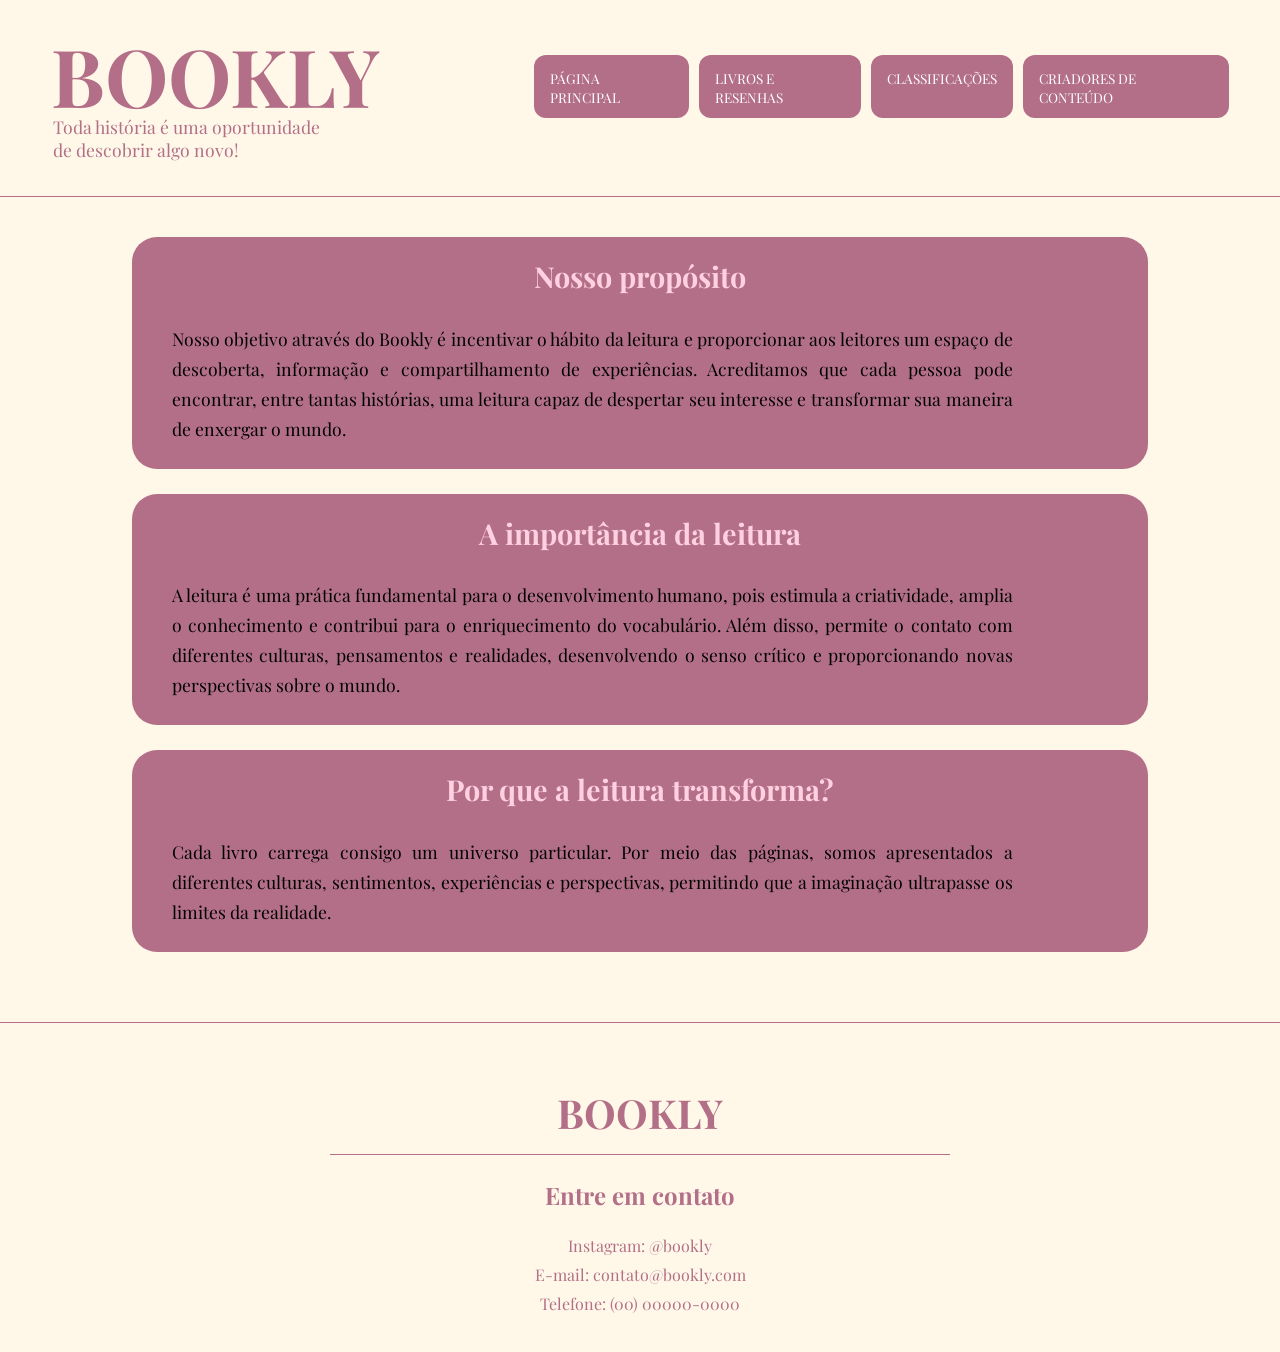
==== index.html @ 65b3c9a5 "mudancadenomedoarquivoprincipal" ====
<DOCTYPE! html>
    <html lang="pt-br">

    <head>
        <meta charset="UTF-8">
        <title>Principal</title>
        <link rel="stylesheet" type="text/css" href="livros.css">
        <link rel="preconnect" href="https://fonts.googleapis.com">
        <link rel="preconnect" href="https://fonts.gstatic.com" crossorigin>
        <link href="https://fonts.googleapis.com/css2?family=Lora:ital,wght@0,400..700;1,400..700&family=Playfair+Display:ital,wght@0,400..900;1,400..900&display=swap" rel="stylesheet">

    </head>

    <body>
        <header id="inicio">
            <div class="logo">
            <h1>BOOKLY</h1>
            <p>Toda história é uma oportunidade de descobrir algo novo!</p>
            </div>
            <nav id="menu">
                <ol>
                    <li><a href="principal.html">Página principal</a></li>
                    <li><a href="resenhas.html">Livros e resenhas</a></li>
                    <li><a href="classificoes.html">Classificações</a></li>
                    <li><a href="criadores.html">Criadores de conteúdo</a></li>
                </ol>
            </nav>
        </header>
        <article id="corpo">
        <div class="card">
           <h2> Nosso propósito </h2> 
           <p>Nosso objetivo através do Bookly é incentivar o hábito da leitura e proporcionar aos leitores um espaço de descoberta, informação
             e compartilhamento de experiências. Acreditamos que cada pessoa pode encontrar, entre tantas histórias,
             uma leitura capaz de despertar seu interesse e transformar sua maneira de enxergar o mundo.</p>
             </div>

             <div class="card">
            <h2>A importância da leitura</h2> 
                <p>A leitura é uma prática fundamental para o desenvolvimento humano, pois estimula a criatividade, 
                amplia o conhecimento e contribui para o enriquecimento do vocabulário. Além disso, permite o contato 
                com diferentes culturas, pensamentos e realidades, desenvolvendo o senso crítico e proporcionando novas
                 perspectivas sobre o mundo.</p>
                 </div>

                 <div class="card">
                <h2>Por que a leitura transforma? </h2>
                <p>Cada livro carrega consigo um universo particular. Por meio das páginas, somos apresentados a diferentes culturas,
                 sentimentos, experiências e perspectivas, permitindo que a imaginação ultrapasse os limites da realidade.</p>
                 </div>
    
        </article>
        <footer id="contato">
            <h2> BOOKLY</h2>
            <hr>
            
            <h3>Entre em contato</h3>
            <p>Instagram: @bookly</p>
            <p>E-mail: contato@bookly.com</p>
            <p>Telefone: (00) 00000-0000</p>
            
            

        </footer>
    </body>

    </html>
---- livros.css ----
@charset "UTF-8";

/* CONFIGURAÇÕES GERAIS: PRINCIPAL */
body {
    background-color: #FFF8E9;
    font-family: 'Playfair Display', serif;
    margin: 0;
}

/* CABEÇALHO */
header#inicio {
    display: flex;
    justify-content: space-between;
    align-items: center;
    padding: 35px 4%;
    border-bottom: solid 1px #B36F87;
}

/* LOGOTIPO */
.logo {
    margin: 0;
    padding: 0;
    text-align: left;
}

.logo h1 {
    font-size: 500%;
    font-family: 'Playfair Display', serif;
    color: #B36F87;
    margin: 0;
    padding: 0;
    line-height: 1;
}

/* FRASE ABAIXO DO LOGOTIPO */
.logo p {
    font-size: 110%;
    color: #B36F87;
    margin: 0;
    padding-left: 26px;
    text-align: left;

}

/* MENU */
nav#menu ol {
    list-style: none;
    display: flex;
    gap: 10px;
    margin: 0;
    padding: 0;
}

/* BOTÕES DO MENU */
nav#menu li {
    background-color: #B36F87;
    border-radius: 12px;
    padding: 12px 16px;
    transition: 0.3s;
}

/* ESCRITA DO MENU */
nav#menu a {
    text-decoration: none;
    color: white;
    text-transform: uppercase;
    font-size: 85%;
}

/* EFEITO HOVER */
nav#menu li:hover {
    background-color: #E8A9BC;
    transform: scale(1.05);
}

nav#menu li:hover a {
    color: #713047;
}

nav#menu {
    transform: translateY(-12px);
}

/* CORPO PRINCIPAL */
article#corpo {
    display: flex;
    flex-direction: column;
    align-items: center;
    gap: 25px;
    padding: 40px 20px;
}

/* CARTÕES */
.card {
    background-color: #B36F87;
    width: 82%;
    padding: 20px 30px;
    border-radius: 25px;
    text-align: center;
    transition: 0.4s;
    box-sizing: border-box;
}

/* TÍTULOS DOS CARTÕES */
.card h2 {
    color: #FFD1E0;
    font-size: 180%;
    margin-top: 0;
}

/* TEXTOS DOS CARTÕES */
.card p {
    color: #000000;
    font-size: 110%;
    line-height: 1.7;
    text-align: justify;
    width: 90%;
    margin: 5px 0;
    padding: 0 10px;
    box-sizing: border-box;
}

/* EFEITO HOVER */
.card:hover {
    transform: scale(1.03);
    box-shadow: 0 5px 15px rgba(0, 0, 0, 0.15);
}

/* RODAPÉ */
footer#contato {
    text-align: center;
    padding: 30px 20px;
    color: #B36F87;
    border-top: 1px solid #B36F87;
    margin-top: 30px;
}

/* NOME BOOKLY */
footer#contato h2 {
    font-size: 250%;
    color: #B36F87;
    margin-bottom: 10px;
}

/* LINHA DIVISÓRIA */
footer#contato hr {
    width: 50%;
    border: none;
    border-top: 1px solid #B36F87;
    margin: 15px auto;
}

/* TÍTULO CONTATO */
footer#contato h3 {
    color: #B36F87;
    font-size: 150%;
}

/* INFORMAÇÕES DE CONTATO */
footer#contato p {
    color: #B36F87;
    margin: 8px;
    font-size: 100%;
}



/*RESENHAS*/
div.resenha h3 {
    font-size: 200%;
    text-align: center;
    color: #B36F87;
    text-shadow: 0 5px 15px #898168;
}

div {
    padding-top: 4%;
    padding-bottom: 4%;
}

div p,
div img {
    display: inline-block;
    vertical-align: top;
    width: 60%;
    font-size: 120%;
    position: relative;
    text-align: justify;
}

div img {
    position: absolute;
    width: 14%;
    left: 18%;
    border-radius: 2%;
    transition: 1s;
    box-shadow: 0 5px 15px rgba(0, 0, 0, 0.15);
}
div img:hover{
    transform: scale(1.03);
    box-shadow: 0 5px 20px rgba(0, 0, 0, 0.15);
}
div p {
    right: 5%;
    width: 60%;
    font-size: 120%;
    padding-left: 38%;
}

/*AMOR E GELATO*/
div.amoregelato img {
    top: 83%
}
div.amoregelato{
    background-color: #f8efd2;
    width: 82%;
    padding: 20px 30px;
    border-radius: 25px;
    text-align: center;
    transition: 0.4s;
    box-sizing: border-box;
    z-index:2;
    margin-top:4%;
    margin-bottom:4%;
    margin-left:10%;
}
div.amoregelato:hover{
    box-shadow: 0 5px 15px rgba(0, 0, 0, 0.15);
}

/*A SELEÇÃO*/
div.aselecao img {
    top: 156%;
    z-index: 10;
}
div.aselecao{
    background-color: #f8efd2;
    width: 82%;
    padding: 20px 30px;
    border-radius: 25px;
    text-align: center;
    transition: 0.4s;
    box-sizing: border-box;
    z-index:2;
    margin-top:4%;
    margin-bottom:4%;
    margin-left:10%;
}
div.aselecao:hover{
    box-shadow: 0 5px 15px rgba(0, 0, 0, 0.15);
}

/*MELHOR DO QUE NOS FILMES*/
div.melhorfilmes img {
    top: 228%;
}
div.melhorfilmes{
    background-color: #f8efd2;
    width: 82%;
    padding: 20px 30px;
    border-radius: 25px;
    text-align: center;
    transition: 0.4s;
    box-sizing: border-box;
    z-index:2;
    margin-top:4%;
    margin-bottom:4%;
    margin-left:10%;
}
div.melhorfilmes:hover{
    box-shadow: 0 5px 15px rgba(0, 0, 0, 0.15);
}

/*PATINANDO NO AMOR*/
div.patinando img {
    top: 294%;
}
div.patinando{
    background-color: #f8efd2;
    width: 82%;
    padding: 20px 30px;
    border-radius: 25px;
    text-align: center;
    transition: 0.4s;
    box-sizing: border-box;
    z-index:2;
    margin-top:4%;
    margin-bottom:4%;
    margin-left:10%;
}
div.patinando:hover{
    box-shadow: 0 5px 15px rgba(0, 0, 0, 0.15);
}

/*EU E ESSE MEU CORAÇÃO*/
div.essemeucoracao img {
    top: 363%;
}
div.essemeucoracao{
    background-color: #f8efd2;
    width: 82%;
    padding: 20px 30px;
    border-radius: 25px;
    text-align: center;
    transition: 0.4s;
    box-sizing: border-box;
    z-index:2;
    margin-top:4%;
    margin-bottom:4%;
    margin-left:10%;
}
div.essemeucoracao:hover{
    box-shadow: 0 5px 15px rgba(0, 0, 0, 0.15);
}

/*DIVINOS RIVAIS*/
div.dr img {
    top: 427%;
}
div.dr{
    background-color: #f8efd2;
    width: 82%;
    padding: 20px 30px;
    border-radius: 25px;
    text-align: center;
    transition: 0.4s;
    box-sizing: border-box;
    z-index:2;
    margin-top:4%;
    margin-bottom:4%;
    margin-left:10%;
}
div.dr:hover{
    box-shadow: 0 5px 15px rgba(0, 0, 0, 0.15);
}

/*A HIPÓTESE DO AMOR*/
div.ahipotesedoamor img {
    top: 500%;
}
div.ahipotesedoamor{
    background-color: #f8efd2;
    width: 82%;
    padding: 20px 30px;
    border-radius: 25px;
    text-align: center;
    transition: 0.4s;
    box-sizing: border-box;
    z-index:2;
    margin-top:4%;
    margin-bottom:4%;
    margin-left:10%;
}
div.ahipotesodoamor:hover{
    box-shadow: 0 5px 15px rgba(0, 0, 0, 0.15);
}

/*É ASSIM QUE ACABA*/
div.eassimqueacaba img {
    top: 563%;
}
div.eassimqueacaba{
    background-color: #f8efd2;
    width: 82%;
    padding: 20px 30px;
    border-radius: 25px;
    text-align: center;
    transition: 0.4s;
    box-sizing: border-box;
    z-index:2;
    margin-top:4%;
    margin-bottom:4%;
    margin-left:10%;
}
div.eassimqueacaba:hover{
    box-shadow: 0 5px 15px rgba(0, 0, 0, 0.15);
}
/*A RAZÃO DO AMOR*/
div.arazaodoamor img {
    top: 625%;
}
div.arazaodoamor{
    background-color: #f8efd2;
    width: 82%;
    padding: 20px 30px;
    border-radius: 25px;
    text-align: center;
    transition: 0.4s;
    box-sizing: border-box;
    z-index:2;
    margin-top:4%;
    margin-bottom:4%;
    margin-left:10%;
}
div.arazaodoamor:hover{
    box-shadow: 0 5px 15px rgba(0, 0, 0, 0.15);
}

/*TODAS AS SUAS IMPERFEIÇÕES*/
div.todasassuasimperfeicoes img {
    top: 690%;
}
div.todasassuasimperfeicoes{
    background-color: #f8efd2;
    width: 82%;
    padding: 20px 30px;
    border-radius: 25px;
    text-align: center;
    transition: 0.4s;
    box-sizing: border-box;
    z-index:2;
    margin-top:4%;
    margin-bottom:4%;
    margin-left:10%;
}
div.todasassuasimperfeicoes:hover{
    box-shadow: 0 5px 15px rgba(0, 0, 0, 0.15);
}


/*VIDEOS*/
div.video h3{
    text-align: center;
    color:#713047;
    font-size:230%;
    text-shadow: 0 5px 15px #898168;
}

div.video iframe,
div.video p {
    display: inline-block;
    vertical-align: top;
}

div.video iframe {
    width: 40%;
    padding-left: 2%;
    border-radius: 10%;
}

div.video p {
    width: 40%;
    font-size: 20pt;
    padding-left: 10%;
    right: 0;
}
/*BRUNA KRUG*/
div.bruna{
    background-color: #f8efd2;
    width: 90%;
    padding-bottom: 3%;
    padding-top: 0.5%;
    border-radius: 25px;
    text-align: center;
    transition: 0.4s;
    box-sizing: border-box;
    z-index:2;
    margin-top:4%;
    margin-bottom:4%;
    margin-left:5%;
}
div.bruna:hover{
    transform: scale(1.03);
    box-shadow: 0 5px 15px rgba(0, 0, 0, 0.15);
}
div.livre{
    background-color: #f8efd2;
    width: 90%;
    padding-bottom: 3%;
    padding-top: 0.5%;
    border-radius: 25px;
    text-align: center;
    transition: 0.4s;
    box-sizing: border-box;
    z-index:2;
    margin-top:4%;
    margin-bottom:4%;
    margin-left:5%;
}
div.livre:hover{
    transform: scale(1.03);
    box-shadow: 0 5px 15px rgba(0, 0, 0, 0.15);
}
div.capituts{
    background-color: #f8efd2;
    width: 90%;
    padding-bottom: 3%;
    padding-top: 0.5%;
    border-radius: 25px;
    text-align: center;
    transition: 0.4s;
    box-sizing: border-box;
    z-index:2;
    margin-top:4%;
    margin-bottom:4%;
    margin-left:5%;
}
div.capituts:hover{
    transform: scale(1.03);
    box-shadow: 0 5px 15px rgba(0, 0, 0, 0.15);
}
div.anacaru{
    background-color: #f8efd2;
    width: 90%;
    padding-bottom: 3%;
    padding-top: 0.5%;
    border-radius: 25px;
    text-align: center;
    transition: 0.4s;
    box-sizing: border-box;
    z-index:2;
    margin-top:4%;
    margin-bottom:4%;
    margin-left:5%;
}
div.anacaru:hover{
    transform: scale(1.03);
    box-shadow: 0 5px 15px rgba(0, 0, 0, 0.15);
}
/*CLASSIFICACOES*/

/* titulo e subtitulo */

.classificacoes > h2 {
    text-align: center;
    color: #A94F76;
    font-size: 34px;
    margin-bottom: 12px;
    font-weight: bold;
}

.classificacoes > h2::after {
    content: "";
    display: block;
    width: 85px;
    height: 4px;
    background-color: #EBD38C;
    border-radius: 10px;
    margin: 12px auto;
}

.classificacoes > .subtitulo {
    text-align: center;
    color: #946477;
    font-size: 18px;
    margin-bottom: 40px;
}



.livros-container {
    display: grid;
    grid-template-columns: repeat(2, 1fr);
    gap: 25px;
    padding: 20px;
}


/* cartao livros */

.card-livro {
    display: flex;
    align-items: center;
    gap: 22px;

    background-color: #FFF9F0;
    padding: 20px;
    border-radius: 16px;

    box-shadow: 0 4px 12px rgba(150, 90, 110, 0.10);

    transition: transform 0.3s ease,
                box-shadow 0.3s ease;
}

.card-livro:hover {
    transform: translateY(-5px);
    box-shadow: 0 7px 18px rgba(150, 90, 110, 0.17);
}


/* imagens e hover */

.imagem-livro {
    position: relative;
    flex: 0 0 145px;
    height: 215px;

    overflow: hidden;
    border-radius: 10px;
}

.imagem-livro img {
    position: absolute;
    top: 0;
    left: 0;

    width: 100%;
    height: 100%;

    object-fit: cover;
    object-position: center;

    transition: opacity 0.4s ease;
}

.imagem-livro .capa {
    opacity: 1;
    z-index: 2;
}

.imagem-livro .fanart {
    opacity: 0;
    z-index: 1;
}

.imagem-livro:hover .capa {
    opacity: 0;
}

.imagem-livro:hover .fanart {
    opacity: 1;
}


/* informaçoes livros */

.info-livro {
    flex: 1;
    min-width: 0;
}

.info-livro h3 {
    color: #A94F76;
    font-size: 20px;
    margin-bottom: 15px;

    transition: color 0.3s ease;
}

.info-livro h3:hover {
    color: #D17B9D;
}

.info-livro .avaliacao {
    display: flex;
    align-items: center;
    gap: 8px;
    margin-bottom: 15px;
}

.info-livro .estrelas {
    color: #DDB64E;
    font-size: 21px;
    letter-spacing: 1px;
}

.info-livro .nota {
    color: #A94F76;
    font-size: 15px;
    font-weight: bold;
}

.info-livro p {
    display: inline-block;
    background-color: #F8E8D0;
    color: #A94F76;

    padding: 7px 12px;
    border-radius: 20px;

    font-size: 14px;
    font-weight: bold;
}


/* RESPONSIVIDADE */

@media (max-width: 900px) {
    .livros-container {
        grid-template-columns: 1fr;
    }
}

@media (max-width: 500px) {
    .card-livro {
        gap: 13px;
        padding: 13px;
    }

    .imagem-livro {
        flex-basis: 115px;
        height: 175px;
    }

    .info-livro h3 {
        font-size: 17px;
    }

    .info-livro .estrelas {
        font-size: 17px;
    }
}
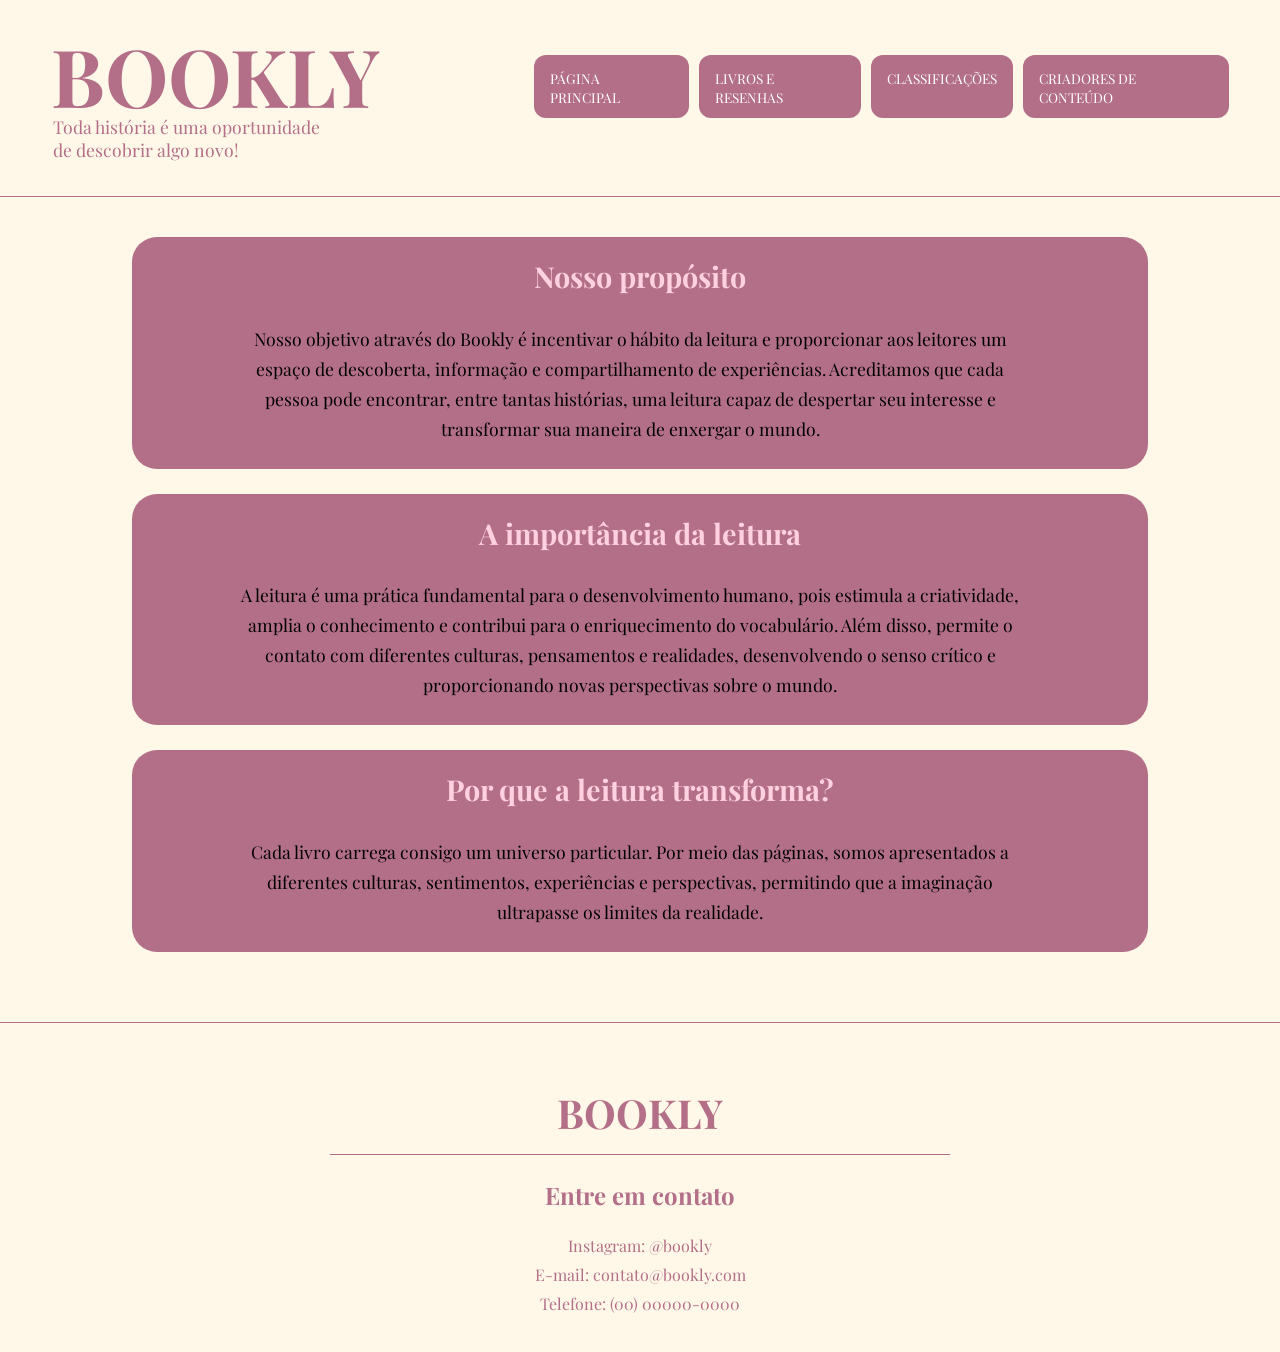
==== commit 297a98b6: "ajustesdetextonocss" ====
--- a/index.html
+++ b/index.html
@@ -19,7 +19,7 @@
             </div>
             <nav id="menu">
                 <ol>
-                    <li><a href="principal.html">Página principal</a></li>
+                    <li><a href="index.html">Página principal</a></li>
                     <li><a href="resenhas.html">Livros e resenhas</a></li>
                     <li><a href="classificoes.html">Classificações</a></li>
                     <li><a href="criadores.html">Criadores de conteúdo</a></li>
--- a/livros.css
+++ b/livros.css
@@ -113,10 +113,10 @@
     color: #000000;
     font-size: 110%;
     line-height: 1.7;
-    text-align: justify;
+    text-align: center;
     width: 90%;
     margin: 5px 0;
-    padding: 0 10px;
+    padding-left:8%;
     box-sizing: border-box;
 }
 
@@ -209,7 +209,7 @@
 
 /*AMOR E GELATO*/
 div.amoregelato img {
-    top: 83%
+    top: 85%
 }
 div.amoregelato{
     background-color: #f8efd2;
@@ -219,7 +219,6 @@
     text-align: center;
     transition: 0.4s;
     box-sizing: border-box;
-    z-index:2;
     margin-top:4%;
     margin-bottom:4%;
     margin-left:10%;
@@ -230,8 +229,7 @@
 
 /*A SELEÇÃO*/
 div.aselecao img {
-    top: 156%;
-    z-index: 10;
+    top: 160%;
 }
 div.aselecao{
     background-color: #f8efd2;
@@ -241,7 +239,6 @@
     text-align: center;
     transition: 0.4s;
     box-sizing: border-box;
-    z-index:2;
     margin-top:4%;
     margin-bottom:4%;
     margin-left:10%;
@@ -252,7 +249,7 @@
 
 /*MELHOR DO QUE NOS FILMES*/
 div.melhorfilmes img {
-    top: 228%;
+    top: 230%;
 }
 div.melhorfilmes{
     background-color: #f8efd2;
@@ -273,7 +270,7 @@
 
 /*PATINANDO NO AMOR*/
 div.patinando img {
-    top: 294%;
+    top: 299%;
 }
 div.patinando{
     background-color: #f8efd2;
@@ -294,7 +291,7 @@
 
 /*EU E ESSE MEU CORAÇÃO*/
 div.essemeucoracao img {
-    top: 363%;
+    top: 367%;
 }
 div.essemeucoracao{
     background-color: #f8efd2;
@@ -315,7 +312,7 @@
 
 /*DIVINOS RIVAIS*/
 div.dr img {
-    top: 427%;
+    top: 430%;
 }
 div.dr{
     background-color: #f8efd2;
@@ -336,7 +333,7 @@
 
 /*A HIPÓTESE DO AMOR*/
 div.ahipotesedoamor img {
-    top: 500%;
+    top: 505%;
 }
 div.ahipotesedoamor{
     background-color: #f8efd2;
@@ -357,7 +354,7 @@
 
 /*É ASSIM QUE ACABA*/
 div.eassimqueacaba img {
-    top: 563%;
+    top: 567.5%;
 }
 div.eassimqueacaba{
     background-color: #f8efd2;
@@ -377,7 +374,7 @@
 }
 /*A RAZÃO DO AMOR*/
 div.arazaodoamor img {
-    top: 625%;
+    top: 629%;
 }
 div.arazaodoamor{
     background-color: #f8efd2;
@@ -398,7 +395,7 @@
 
 /*TODAS AS SUAS IMPERFEIÇÕES*/
 div.todasassuasimperfeicoes img {
-    top: 690%;
+    top: 695%;
 }
 div.todasassuasimperfeicoes{
     background-color: #f8efd2;
